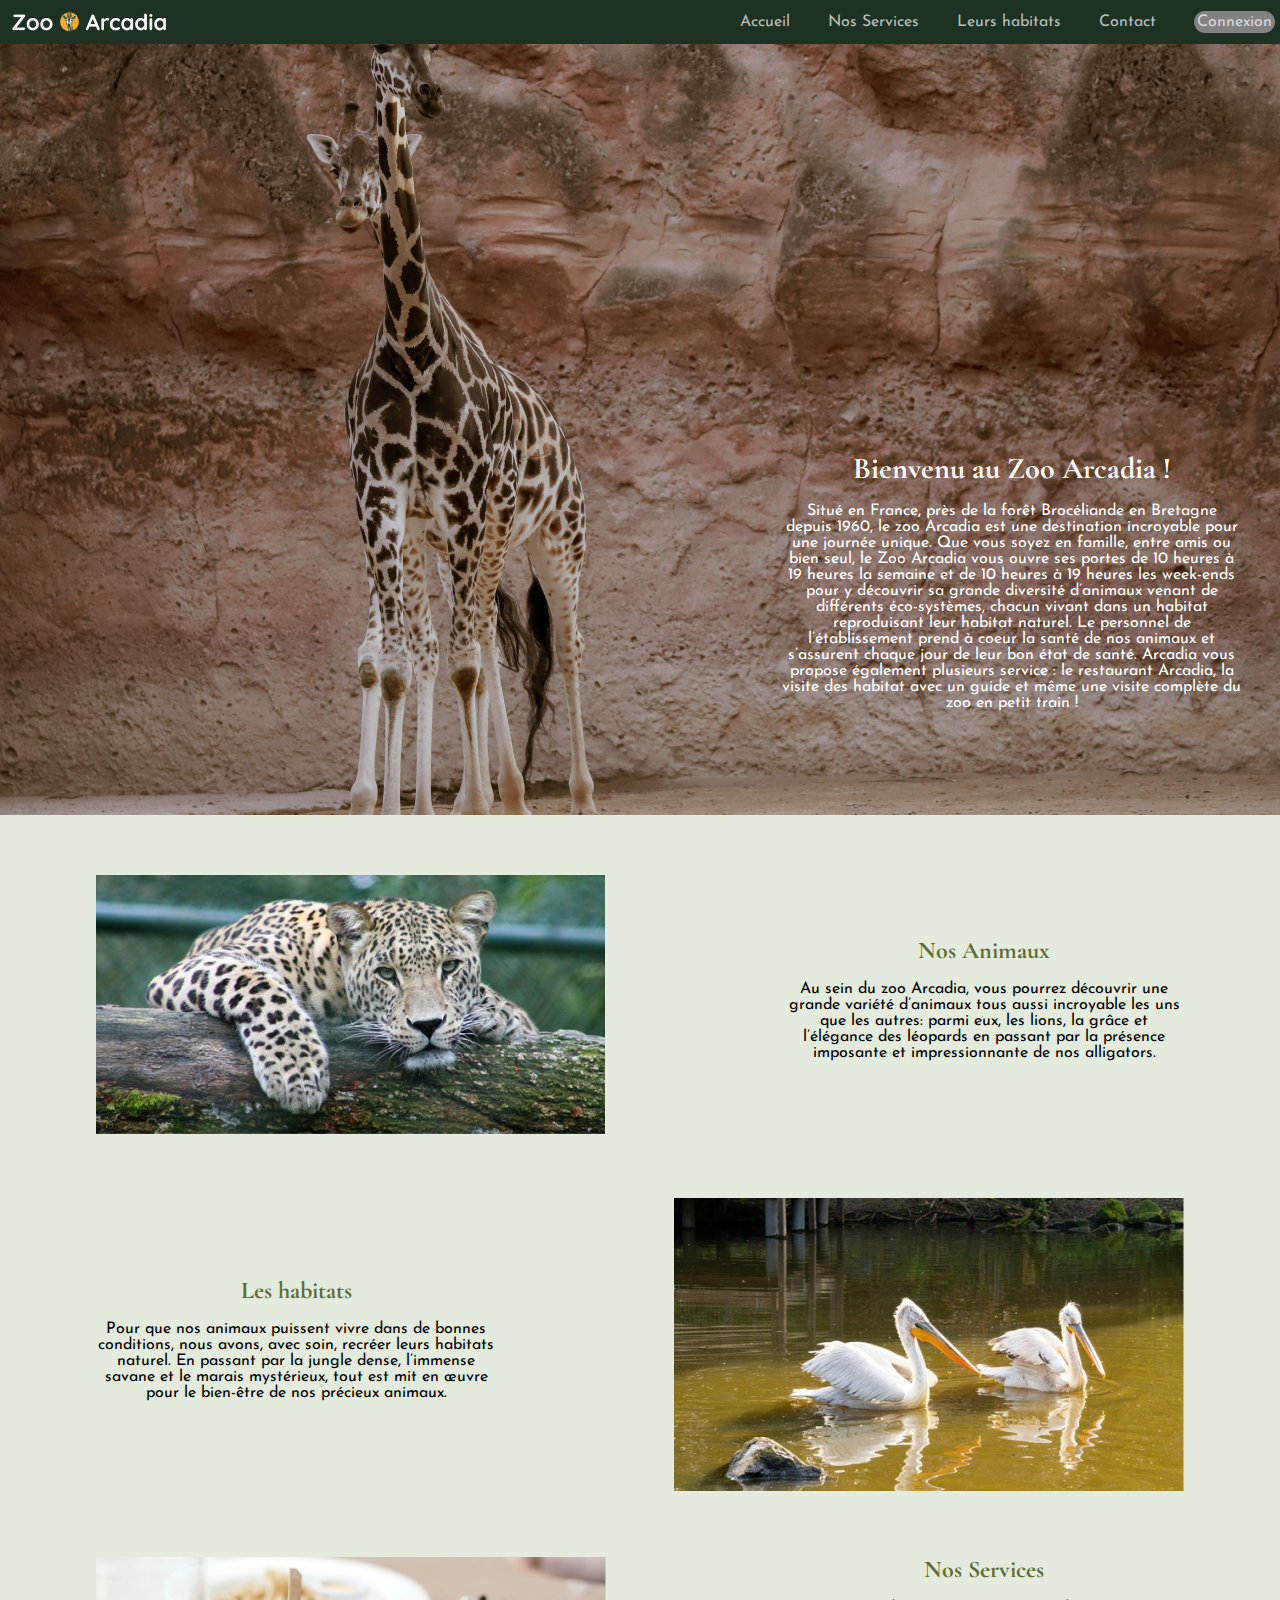
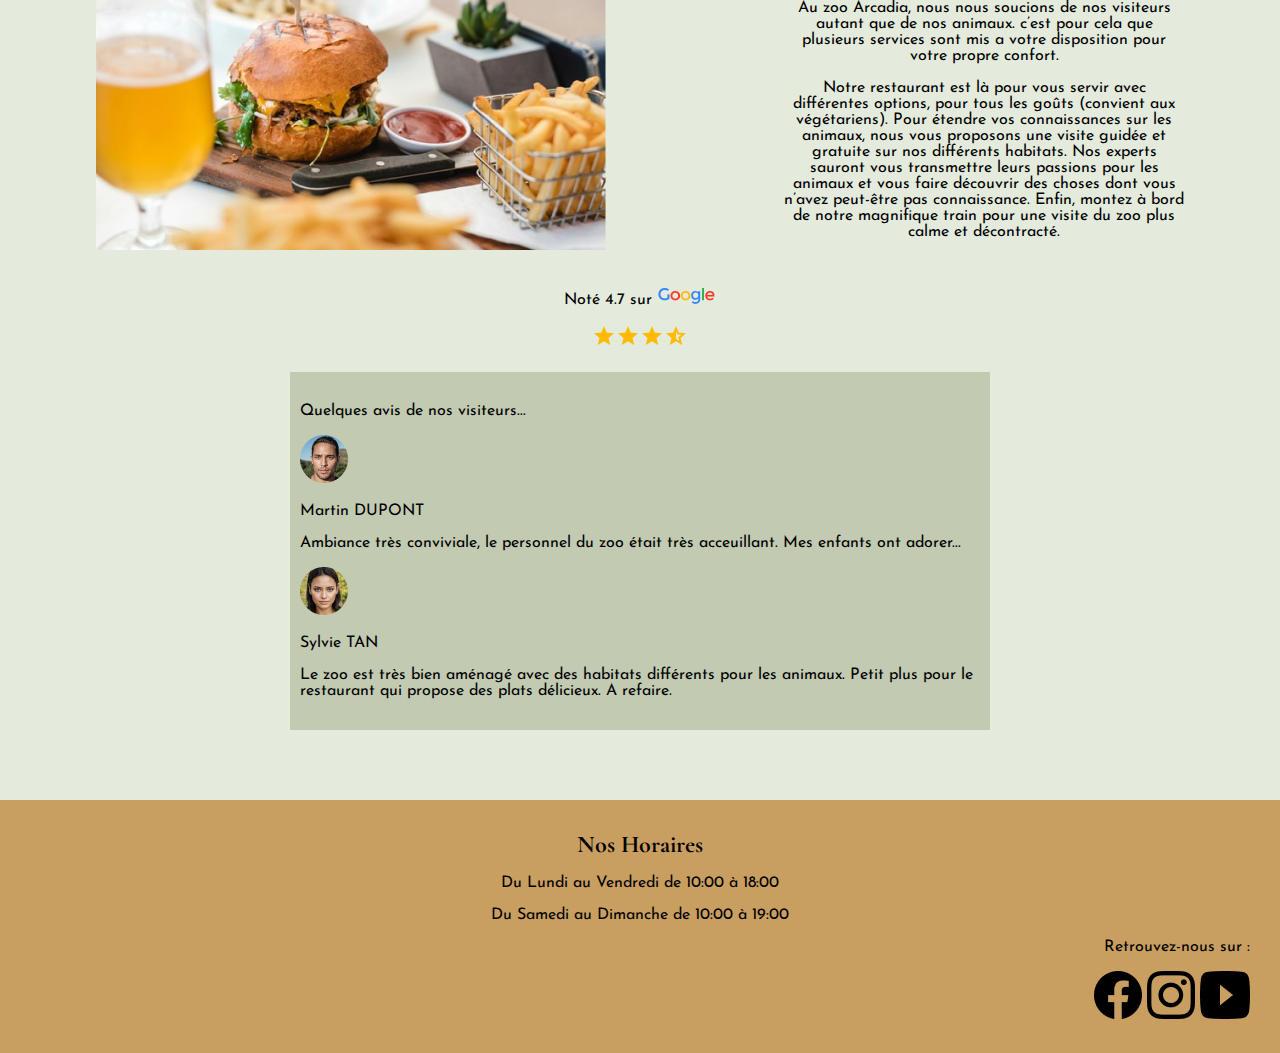
==== index.html @ 53a93503 "first commit" ====
<!DOCTYPE html>
<html lang="fr">
  <head>
    <meta charset="UTF-8" />
    <meta name="viewport" content="width=device-width, initial-scale=1.0" />
    <title>Zoo Arcadia</title>
    <link rel="preconnect" href="https://fonts.googleapis.com" />
    <link rel="preconnect" href="https://fonts.gstatic.com" crossorigin />
    <link
      href="https://fonts.googleapis.com/css2?family=Josefin+Sans:ital,wght@0,100..700;1,100..700&display=swap"
      rel="stylesheet"
    />
    <link rel="preconnect" href="https://fonts.googleapis.com" />
    <link rel="preconnect" href="https://fonts.gstatic.com" crossorigin />
    <link
      href="https://fonts.googleapis.com/css2?family=Cormorant+Garamond:ital,wght@0,300;0,400;0,500;0,600;0,700;1,300;1,400;1,500;1,600;1,700&family=Josefin+Sans:ital,wght@0,100..700;1,100..700&display=swap"
      rel="stylesheet"
    />
    <link href="style.css" rel="stylesheet" />
  </head>
  <body>
    <header class="topbar">
      <nav class="navbar">
        <img src="img/zoo_arcadia_logo.png" alt="Logo du Zoo Arcadia" />
        <div class="wrapper-link">
          <a href="index.html">Accueil</a>
          <a href="services.html">Nos Services</a>
          <a href="habitats.html">Leurs habitats</a>
          <a href="contact.html">Contact</a>
          <div>
            <a class="button" href="connexion.html">Connexion</a>
          </div>
        </div>
      </nav>
    </header>
    <section>
      <div class="banniere"></div>
      <div class="text-hover">
        <h1>Bienvenu au Zoo Arcadia !</h1>
        <p>
          Situé en France, près de la forêt Brocéliande en Bretagne depuis 1960,
          le zoo Arcadia est une destination incroyable pour une journée unique.
          Que vous soyez en famille, entre amis ou bien seul, le Zoo Arcadia
          vous ouvre ses portes de 10 heures à 19 heures la semaine et de 10
          heures à 19 heures les week-ends pour y découvrir sa grande diversité
          d’animaux venant de différents éco-systèmes, chacun vivant dans un
          habitat reproduisant leur habitat naturel. Le personnel de
          l’établissement prend à coeur la santé de nos animaux et s’assurent
          chaque jour de leur bon état de santé. Arcadia vous propose également
          plusieurs service : le restaurant Arcadia, la visite des habitat avec
          un guide et même une visite complète du zoo en petit train !
        </p>
      </div>
    </section>
    <section class="container-services">
      <div class="accueil-animals">
        <div>
          <img
            class="img-services"
            src="img/leopard_accueil.png"
            alt="Photo d'un léopard"
          />
        </div>
        <div class="wrapper-description">
          <a class="title-accueil" href="animals.html">
            <h2>Nos Animaux</h2>
          </a>
          <p>
            Au sein du zoo Arcadia, vous pourrez découvrir une grande variété
            d’animaux tous aussi incroyable les uns que les autres: parmi eux,
            les lions, la grâce et l’élégance des léopards en passant par la
            présence imposante et impressionnante de nos alligators.
          </p>
        </div>
      </div>
      <div class="accueil-animals-reverse">
        <div class="wrapper-description">
          <a class="title-accueil" href="habitats.html">
            <h2>Les habitats</h2>
          </a>
          <p>
            Pour que nos animaux puissent vivre dans de bonnes conditions, nous
            avons, avec soin, recréer leurs habitats naturel. En passant par la
            jungle dense, l’immense savane et le marais mystérieux, tout est mit
            en œuvre pour le bien-être de nos précieux animaux.
          </p>
        </div>

        <div>
          <img
            class="img-services"
            src="img/marais_accueil.png"
            alt="Photo d'un marais avec des pélicans"
          />
        </div>
      </div>
      <div class="accueil-animals">
        <div>
          <img
            class="img-services"
            src="img/burger_accueil.png"
            alt="Photo d'un hamburger"
          />
        </div>
        <div class="wrapper-description">
          <a class="title-accueil" href="services.html">
            <h2>Nos Services</h2>
          </a>
          <p class="text-section">
            Au zoo Arcadia, nous nous soucions de nos visiteurs autant que de
            nos animaux. c’est pour cela que plusieurs services sont mis a votre
            disposition pour votre propre confort.
          </p>
          <p>
            Notre restaurant est là pour vous servir avec différentes options,
            pour tous les goûts (convient aux végétariens). Pour étendre vos
            connaissances sur les animaux, nous vous proposons une visite guidée
            et gratuite sur nos différents habitats. Nos experts sauront vous
            transmettre leurs passions pour les animaux et vous faire découvrir
            des choses dont vous n’avez peut-être pas connaissance. Enfin,
            montez à bord de notre magnifique train pour une visite du zoo plus
            calme et décontracté.
          </p>
        </div>
      </div>
    </section>
    <div class="google-review">
      <p>Noté 4.7 sur</p>
      <img src="img/google_logo.png" alt="Logo Google" />
      <div><img src="img/stars.png" alt="4.7 étoiles sur Google" /></div>
    </div>
    <div class="review">
      <p>Quelques avis de nos visiteurs...</p>
      <div>
        <img src="img/martin_dupont_photo.png" alt="" />
        <p>Martin DUPONT</p>
        <p>
          Ambiance très conviviale, le personnel du zoo était très acceuillant.
          Mes enfants ont adorer...
        </p>
      </div>
      <div>
        <img src="img/sylvie_tan_photo.png" alt="" />
        <p>Sylvie TAN</p>
        <p>
          Le zoo est très bien aménagé avec des habitats différents pour les
          animaux. Petit plus pour le restaurant qui propose des plats
          délicieux. A refaire.
        </p>
      </div>
    </div>
    <div class="footer">
      <div class="horaires">
        <h2>Nos Horaires</h2>
        <p>Du Lundi au Vendredi de 10:00 à 18:00</p>
        <p>Du Samedi au Dimanche de 10:00 à 19:00</p>
      </div>
      <div class="social-media">
        <p>Retrouvez-nous sur :</p>
        <a href="index.html"
          ><img src="img/facebook.png" alt="Logo Facebook"
        /></a>
        <a href="index.html"
          ><img src="img/instagram.png" alt="Logo Instagram"
        /></a>
        <a href="index.html"
          ><img src="img/youtube.png" alt="Logo Youtube"
        /></a>
      </div>
    </div>
  </body>
</html>
---- style.css ----
body {
  font-size: 16px;
  font-family: Josefin Sans, sans-serif;
  margin: 0;
  background-color: #e4ebdd;
  color: #fff;
}

/* img {
  width: 100%;
} */

h1 {
  font-size: 30px;
}

h1,
h2,
h3 {
  font-family: Cormorant Garamond;
  margin: 0;
}

.navbar {
  display: flex;
  justify-content: space-between;
  align-items: center;
  padding: 0 5px;
}

.topbar {
  position: fixed;
  top: 0;
  left: 0;
  right: 0;
  width: 100%;
  background: #1d3223;
  padding: 5px 0px;
  z-index: 99;
}

.topbar nav a {
  text-decoration: none;
  color: rgb(255, 255, 255, 70%);
}

.wrapper-link {
  align-items: baseline;
  display: flex;
  justify-content: space-between;
  width: 535px;
}

.button {
  background-color: #828282;
  display: inline-block;
  border-radius: 2rem;
  margin: 0;
  padding: 3px;
}

.topbar nav a:hover {
  color: #fff;
}

.banniere {
  height: 815px;
  width: 100%;
  background: no-repeat center center / cover url("img/image_girafes.png");
}

.text-hover {
  position: absolute;
  right: 3%;
  top: 50%;
  text-align: center;
  color: #fff;
  text-wrap: balance;
  width: 460px;
}

.title-accueil {
  color: #606c38;
  text-decoration: none;
  margin: 0;
  text-align: center;
}

.container-services {
  max-width: 1200px;
  margin: 0 auto;
}

.accueil-animals {
  margin: 60px 56px;

  display: flex;
  justify-content: space-between;
  align-items: center;
  gap: 20px;
  margin-bottom: 20px;
}

.accueil-animals-reverse {
  margin: 60px 56px;
  display: flex;
  justify-content: space-between;
  align-items: center;
  gap: 20px;
  margin-bottom: 20px;
}

.img-services {
  max-width: 100%;
}

.accueil-habitats {
  display: flex;
  justify-content: flex-end;
  gap: 50px;
}

.wrapper-description {
  text-align: center;
  color: #000;
  max-width: 400px;
}

.accueil-services p {
  color: #000;
  width: 370px;
  text-align: center;
}

.google-review {
  color: #000;
  text-align: center;
}

.google-review p {
  display: inline-block;
}

.review {
  margin: 0 290px;
  background-color: rgb(96, 108, 56, 26%);
  color: #000;
  padding: 15px 10px;
  margin-top: 20px;
}

.footer {
  margin-top: 70px;
  padding: 30px;
  padding: auto;
  background-color: #c89e61;
  color: #000;
}

.horaires {
  text-align: center;
}

.social-media {
  text-align: right;
}

.bar {
  background-color: #30523a;
  text-align: center;
  padding-top: 50px;
  padding-bottom: 10px;
  margin-bottom: 90px;
}

/*.img-restaurant {
   position: relative;
  margin: 30px 93px; 
}*/

.container {
  display: flex;
  flex-wrap: wrap;
  justify-content: center;
  gap: 3%;
}

.card {
  position: absolute;
  left: 50%;
  top: 50%;
  transform: translate(-50%, -50%);
  width: 400px;
}

.img-card {
  position: relative;
  width: 45%;
  text-align: center;
  margin-bottom: 20px;
}

.img-res {
  width: 100%;
}

/* .savane-title {
  position: absolute;
  left: 50%;
  top: 50%;
  transform: translate(-50%, -50%);
  width: 400px;
} */

/* .marais-title {
  position: absolute;
  left: 50%;
  top: 50%;
  transform: translate(-50%, -50%);
  width: 400px;
}

.img-train,
.img-marais {
  position: relative;
  width: 582px;
  height: 250px;
  text-align: center;
}

.marais-title {
  position: absolute;
  left: 60%;
  top: 110%;
} */

.container a {
  text-decoration: none;
  color: rgb(255, 255, 255, 70%);
}

.container a:hover {
  color: #fff;
}

.container {
  padding: 0 5px 0px 5px;
}

.jungle {
  color: #000;
  text-align: center;
}

.explanation {
  display: flex;
  gap: 50px;
  color: #000;
  text-align: center;
  align-items: center;
}

.descrpition {
  width: 600px;
}

/* .explanation img {
  float: left;
}

.explanation p,
h2 {
  float: right;
}

.explanation {
  display: flex;
  gap: 50px;
  margin-block: 60px;
  color: #000;
  text-align: center;
  align-items: center;
} */

.text-lions {
  margin: 10px;
  color: #000;
  width: 400px;
  text-align: center;
}

.animals {
  margin: 10px;
  width: 240px;
  text-align: center;
  color: #000;
}

.conatainer-animals {
  margin: 100px;
  justify-content: space-between;
  display: flex;
}

/* animals {
  display: block;
  flex-direction: column;
  align-items: start;
} */

.contact {
  color: #000;
  margin-left: 70px;
}

.pseudoinput {
  padding-bottom: 50px;
}

textarea {
  width: 440px;
  height: 100px;
}

.connexion h1 {
  text-align: center;
  padding: 50px 80px;
  font-size: 36px;
}

.connexion {
  /* margin: 100px; */
  width: 500px;
  margin: 0 auto;
  background-color: #fff;
  color: #000;
  /* display: block; */
}

/* .formulaire {
  padding-bottom: 130px;
  padding-left: 50px;
} */

.password {
  padding-top: 50px;
}

input {
  border-radius: 0.2rem;
  width: 200px;
  border-color: rgba(0, 0, 0, 0.505);
}

@media screen and (max-width: 950px) {
  .container {
    flex-direction: column;
    align-items: center;
  }
  .card {
    width: 100%;
  }

  .card p {
    padding: 0 5px;
  }
  .img-restaurant {
    width: 50%;
  }
}

@media screen and (max-width: 880px) {
  .accueil-animals {
    flex-direction: column;
  }

  .accueil-animals-reverse {
    flex-direction: column-reverse;
  }
}
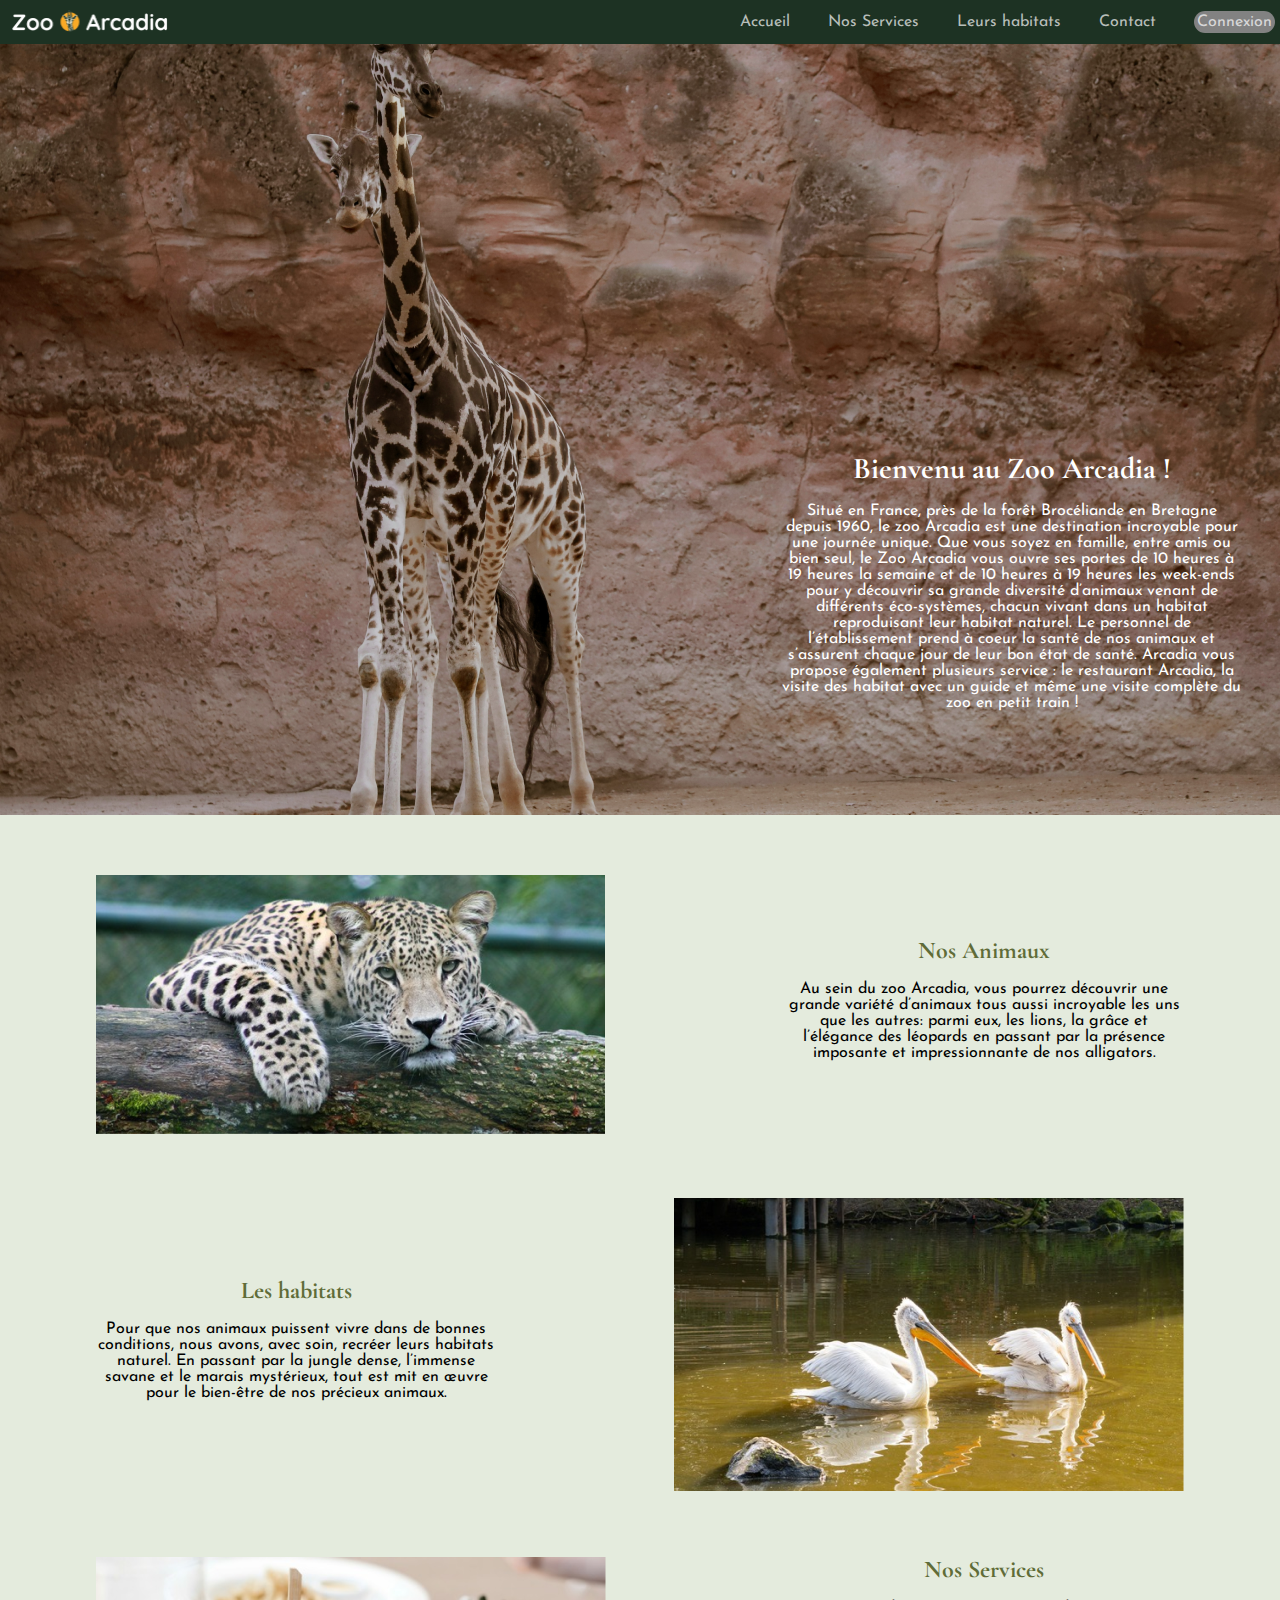
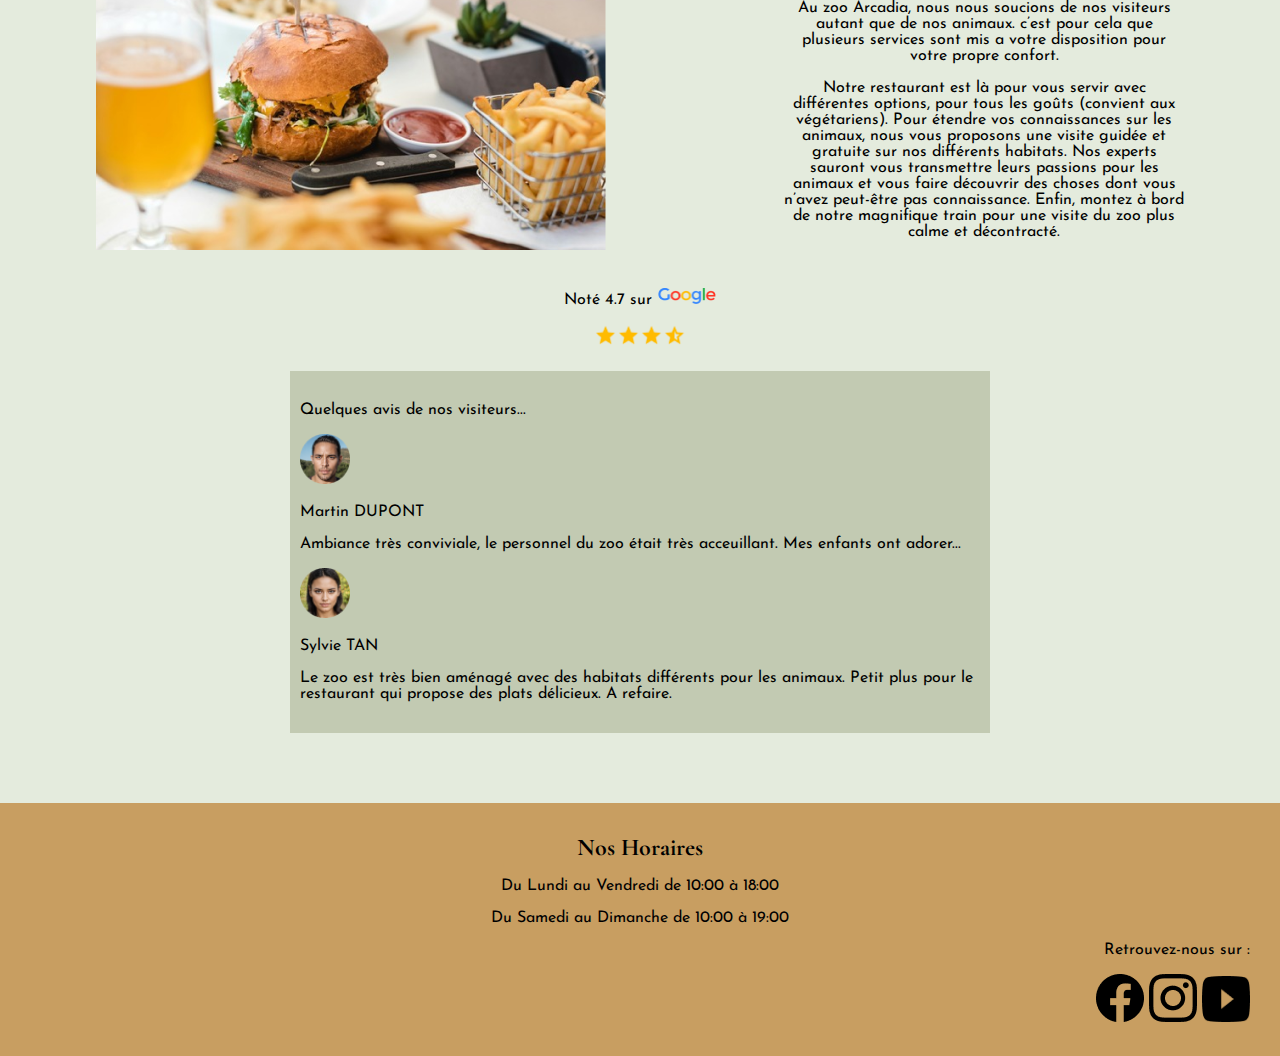
==== commit 6d3edc96: "Modification du footer" ====
--- a/index.html
+++ b/index.html
@@ -18,10 +18,15 @@
     />
     <link href="style.css" rel="stylesheet" />
   </head>
+
   <body>
     <header class="topbar">
       <nav class="navbar">
-        <img src="img/zoo_arcadia_logo.png" alt="Logo du Zoo Arcadia" />
+        <img
+          class="logo"
+          src="img/zoo_arcadia_logo.png"
+          alt="Logo du Zoo Arcadia"
+        />
         <div class="wrapper-link">
           <a href="index.html">Accueil</a>
           <a href="services.html">Nos Services</a>
@@ -126,13 +131,15 @@
     </section>
     <div class="google-review">
       <p>Noté 4.7 sur</p>
-      <img src="img/google_logo.png" alt="Logo Google" />
-      <div><img src="img/stars.png" alt="4.7 étoiles sur Google" /></div>
+      <img class="logo-google" src="img/google_logo.png" alt="Logo Google" />
+      <div>
+        <img class="stars" src="img/stars.png" alt="4.7 étoiles sur Google" />
+      </div>
     </div>
     <div class="review">
       <p>Quelques avis de nos visiteurs...</p>
       <div>
-        <img src="img/martin_dupont_photo.png" alt="" />
+        <img class="client-avis" src="img/martin_dupont_photo.png" alt="" />
         <p>Martin DUPONT</p>
         <p>
           Ambiance très conviviale, le personnel du zoo était très acceuillant.
@@ -140,7 +147,7 @@
         </p>
       </div>
       <div>
-        <img src="img/sylvie_tan_photo.png" alt="" />
+        <img class="client-avis" src="img/sylvie_tan_photo.png" alt="" />
         <p>Sylvie TAN</p>
         <p>
           Le zoo est très bien aménagé avec des habitats différents pour les
@@ -158,13 +165,13 @@
       <div class="social-media">
         <p>Retrouvez-nous sur :</p>
         <a href="index.html"
-          ><img src="img/facebook.png" alt="Logo Facebook"
+          ><img class="media" src="img/facebook.png" alt="Logo Facebook"
         /></a>
         <a href="index.html"
-          ><img src="img/instagram.png" alt="Logo Instagram"
+          ><img class="media" src="img/instagram.png" alt="Logo Instagram"
         /></a>
         <a href="index.html"
-          ><img src="img/youtube.png" alt="Logo Youtube"
+          ><img class="media" src="img/youtube.png" alt="Logo Youtube"
         /></a>
       </div>
     </div>
--- a/style.css
+++ b/style.css
@@ -6,9 +6,9 @@
   color: #fff;
 }
 
-/* img {
+img {
   width: 100%;
-} */
+}
 
 h1 {
   font-size: 30px;
@@ -51,6 +51,10 @@
   width: 535px;
 }
 
+.logo {
+  width: 170px;
+}
+
 .button {
   background-color: #828282;
   display: inline-block;
@@ -91,6 +95,18 @@
   margin: 0 auto;
 }
 
+.logo-google {
+  width: 60px;
+}
+
+.stars {
+  width: 92px;
+}
+
+.client-avis {
+  width: 50px;
+}
+
 .accueil-animals {
   margin: 60px 56px;
 
@@ -155,6 +171,10 @@
   padding: auto;
   background-color: #c89e61;
   color: #000;
+}
+
+.media {
+  width: 48px;
 }
 
 .horaires {
@@ -253,6 +273,7 @@
 }
 
 .explanation {
+  padding-top: 50px;
   display: flex;
   gap: 50px;
   color: #000;
@@ -308,6 +329,36 @@
   align-items: start;
 } */
 
+.container-desc-animal {
+  /* margin: 100px 200px; */
+  display: flex;
+  align-items: center;
+  color: #000;
+  margin-top: 50px;
+  padding: 10px;
+}
+
+.img-animal-desc {
+  display: flex;
+  flex-direction: row-reverse;
+  align-items: stretch;
+  width: 800px;
+}
+
+.img-main {
+  height: 100%;
+}
+
+.img-side {
+  padding-right: 20px;
+  text-align: center;
+}
+
+.text-desc-animal {
+  display: block;
+  padding-left: 80px;
+}
+
 .contact {
   color: #000;
   margin-left: 70px;
@@ -330,8 +381,10 @@
 
 .connexion {
   /* margin: 100px; */
+
   width: 500px;
-  margin: 0 auto;
+  margin: 150px auto 0 auto;
+  padding: 0 30px 30px 30px;
   background-color: #fff;
   color: #000;
   /* display: block; */
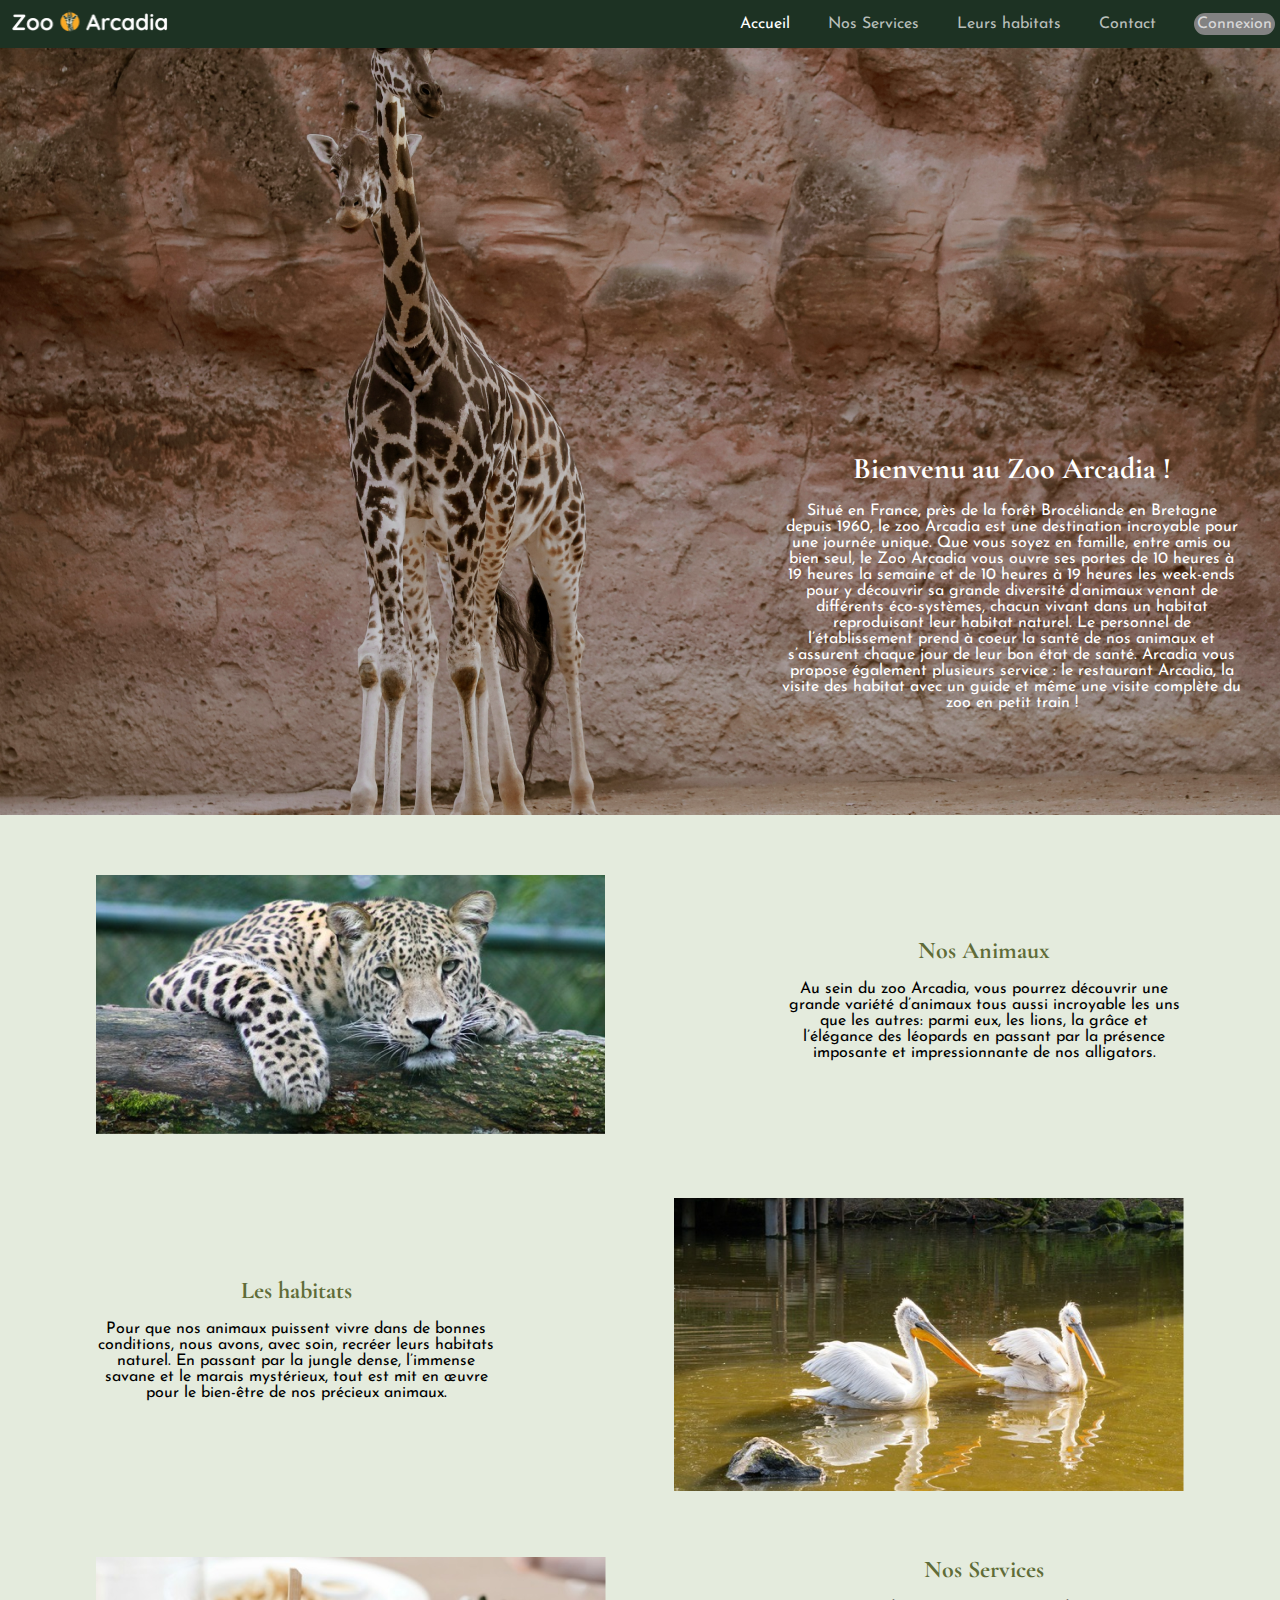
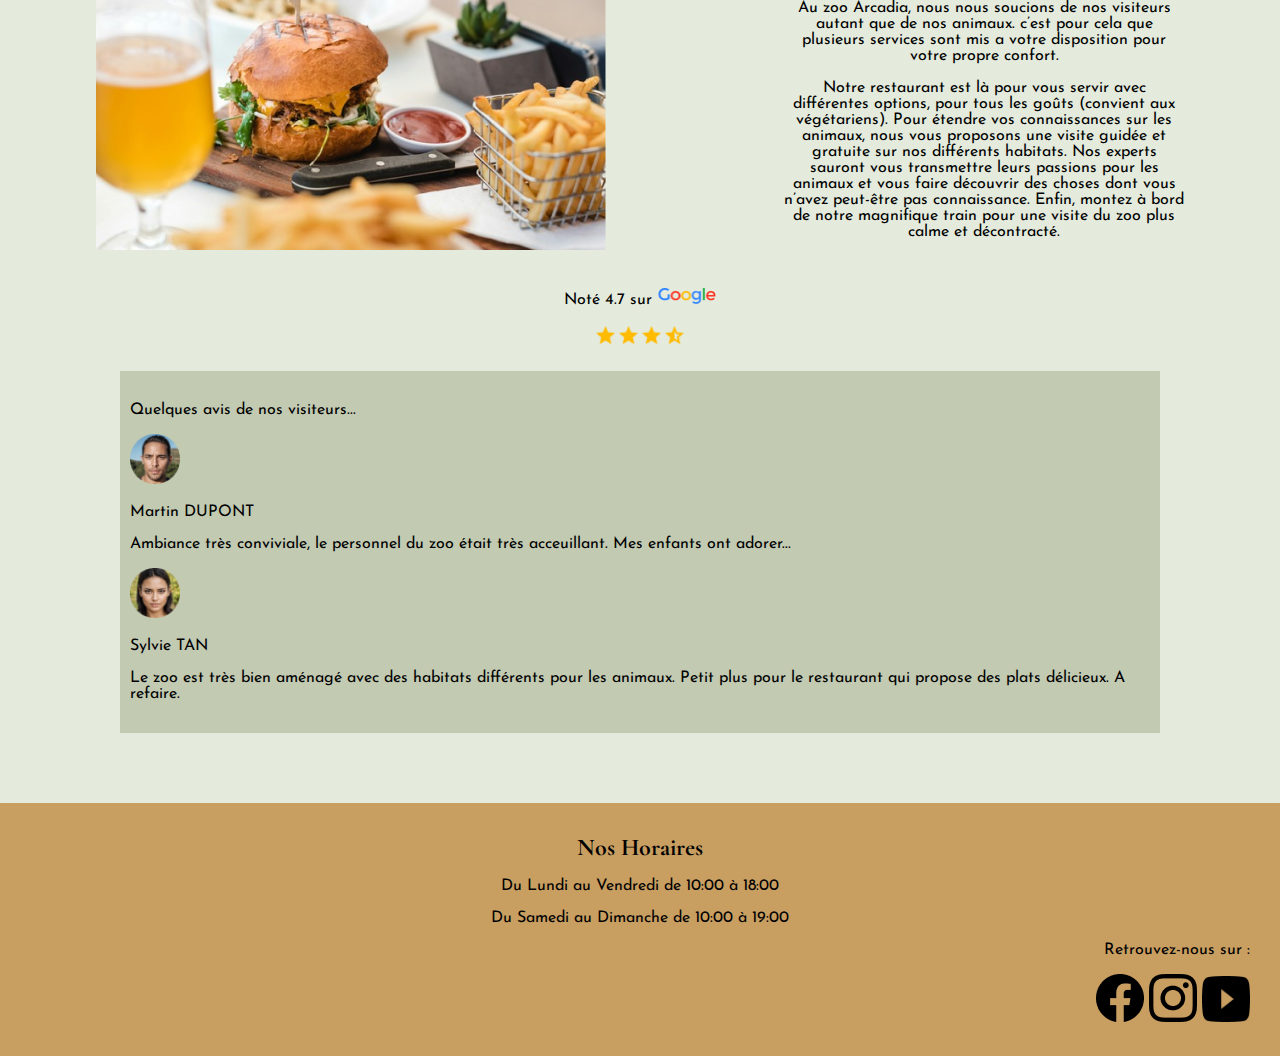
==== commit 2ea2f9e6: "responsive des pages et modification du header" ====
--- a/index.html
+++ b/index.html
@@ -18,24 +18,24 @@
     />
     <link href="style.css" rel="stylesheet" />
   </head>
-
   <body>
     <header class="topbar">
       <nav class="navbar">
-        <img
-          class="logo"
-          src="img/zoo_arcadia_logo.png"
-          alt="Logo du Zoo Arcadia"
-        />
+        <a href="index.html">
+          <img
+            class="logo"
+            src="img/zoo_arcadia_logo.png"
+            alt="Logo du Zoo Arcadia"
+          />
+        </a>
         <div class="wrapper-link">
-          <a href="index.html">Accueil</a>
+          <a class="active" href="index.html">Accueil</a>
           <a href="services.html">Nos Services</a>
           <a href="habitats.html">Leurs habitats</a>
           <a href="contact.html">Contact</a>
-          <div>
-            <a class="button" href="connexion.html">Connexion</a>
-          </div>
+          <a class="button" href="connexion.html">Connexion</a>
         </div>
+        <span class="nav-toggle"><img src="img/list.png" alt="" /></span>
       </nav>
     </header>
     <section>
--- a/style.css
+++ b/style.css
@@ -1,3 +1,7 @@
+html {
+  background-color: #c89e61;
+}
+
 body {
   font-size: 16px;
   font-family: Josefin Sans, sans-serif;
@@ -21,6 +25,16 @@
   margin: 0;
 }
 
+button {
+  border: none;
+}
+
+input,
+textarea {
+  border: 1px solid #1d3223;
+  border-radius: 8px;
+}
+
 .navbar {
   display: flex;
   justify-content: space-between;
@@ -39,9 +53,17 @@
   z-index: 99;
 }
 
+.topbar nav .active {
+  color: #ffff;
+}
+
 .topbar nav a {
   text-decoration: none;
   color: rgb(255, 255, 255, 70%);
+}
+
+.nav-toggle {
+  display: none;
 }
 
 .wrapper-link {
@@ -158,7 +180,7 @@
 }
 
 .review {
-  margin: 0 290px;
+  margin: 0 120px;
   background-color: rgb(96, 108, 56, 26%);
   color: #000;
   padding: 15px 10px;
@@ -192,11 +214,6 @@
   padding-bottom: 10px;
   margin-bottom: 90px;
 }
-
-/*.img-restaurant {
-   position: relative;
-  margin: 30px 93px; 
-}*/
 
 .container {
   display: flex;
@@ -224,36 +241,6 @@
   width: 100%;
 }
 
-/* .savane-title {
-  position: absolute;
-  left: 50%;
-  top: 50%;
-  transform: translate(-50%, -50%);
-  width: 400px;
-} */
-
-/* .marais-title {
-  position: absolute;
-  left: 50%;
-  top: 50%;
-  transform: translate(-50%, -50%);
-  width: 400px;
-}
-
-.img-train,
-.img-marais {
-  position: relative;
-  width: 582px;
-  height: 250px;
-  text-align: center;
-}
-
-.marais-title {
-  position: absolute;
-  left: 60%;
-  top: 110%;
-} */
-
 .container a {
   text-decoration: none;
   color: rgb(255, 255, 255, 70%);
@@ -282,26 +269,8 @@
 }
 
 .descrpition {
-  width: 600px;
-}
-
-/* .explanation img {
-  float: left;
-}
-
-.explanation p,
-h2 {
-  float: right;
-}
-
-.explanation {
-  display: flex;
-  gap: 50px;
-  margin-block: 60px;
-  color: #000;
-  text-align: center;
-  align-items: center;
-} */
+  width: 100%;
+}
 
 .text-lions {
   margin: 10px;
@@ -312,35 +281,30 @@
 
 .animals {
   margin: 10px;
-  width: 240px;
   text-align: center;
   color: #000;
 }
 
 .conatainer-animals {
-  margin: 100px;
+  margin: 5%;
   justify-content: space-between;
   display: flex;
 }
 
-/* animals {
-  display: block;
-  flex-direction: column;
-  align-items: start;
-} */
+.wrapper-img {
+  width: 100%;
+}
 
 .container-desc-animal {
-  /* margin: 100px 200px; */
   display: flex;
   align-items: center;
   color: #000;
-  margin-top: 50px;
+  margin-top: 45px;
   padding: 10px;
 }
 
 .img-animal-desc {
   display: flex;
-  flex-direction: row-reverse;
   align-items: stretch;
   width: 800px;
 }
@@ -352,6 +316,12 @@
 .img-side {
   padding-right: 20px;
   text-align: center;
+  width: 30%;
+}
+
+.img-side img {
+  border-radius: 30px;
+  width: 80%;
 }
 
 .text-desc-animal {
@@ -373,6 +343,10 @@
   height: 100px;
 }
 
+.container-connexion {
+  padding-top: 150px;
+}
+
 .connexion h1 {
   text-align: center;
   padding: 50px 80px;
@@ -380,29 +354,27 @@
 }
 
 .connexion {
-  /* margin: 100px; */
-
   width: 500px;
-  margin: 150px auto 0 auto;
+  margin: 0 auto 0 auto;
   padding: 0 30px 30px 30px;
   background-color: #fff;
   color: #000;
-  /* display: block; */
-}
-
-/* .formulaire {
-  padding-bottom: 130px;
-  padding-left: 50px;
-} */
+}
 
 .password {
   padding-top: 50px;
 }
 
-input {
-  border-radius: 0.2rem;
-  width: 200px;
-  border-color: rgba(0, 0, 0, 0.505);
+.button-co {
+  color: #ffff;
+  text-decoration: none;
+  background-color: #828282;
+  display: inline-block;
+  border-radius: 2rem;
+  margin: 0;
+  padding: 3px;
+  margin-top: 8%;
+  margin-left: 40%;
 }
 
 @media screen and (max-width: 950px) {
@@ -413,12 +385,33 @@
   .card {
     width: 100%;
   }
+  .explanation {
+    flex-direction: column;
+  }
 
   .card p {
     padding: 0 5px;
   }
   .img-restaurant {
     width: 50%;
+  }
+  .review {
+    margin: 0;
+  }
+}
+
+@media screen and (max-width: 1024px) {
+  .text-hover {
+    top: 28%;
+  }
+}
+
+@media screen and (max-width: 800px) {
+  .nav-toggle {
+    display: block;
+  }
+  .wrapper-link {
+    display: none;
   }
 }
 
@@ -430,4 +423,48 @@
   .accueil-animals-reverse {
     flex-direction: column-reverse;
   }
-}
+
+  .text-desc-animal {
+    flex-direction: column;
+  }
+
+  .img-side {
+    display: none;
+  }
+}
+
+@media screen and (max-width: 765px) {
+  .img-card {
+    width: 90%;
+  }
+}
+
+@media screen and (max-width: 500px) {
+  body {
+    font-size: 13px;
+  }
+  .banniere {
+    height: 500px;
+  }
+  .text-hover h1 {
+    font-size: 15px;
+  }
+  .text-hover {
+    top: 30%;
+    font-size: 13px;
+    width: initial;
+  }
+  .media {
+    width: 11%;
+  }
+}
+
+@media screen and (max-width: 537px) {
+  .connexion {
+    width: auto;
+  }
+
+  .contact textarea {
+    width: 80%;
+  }
+}
